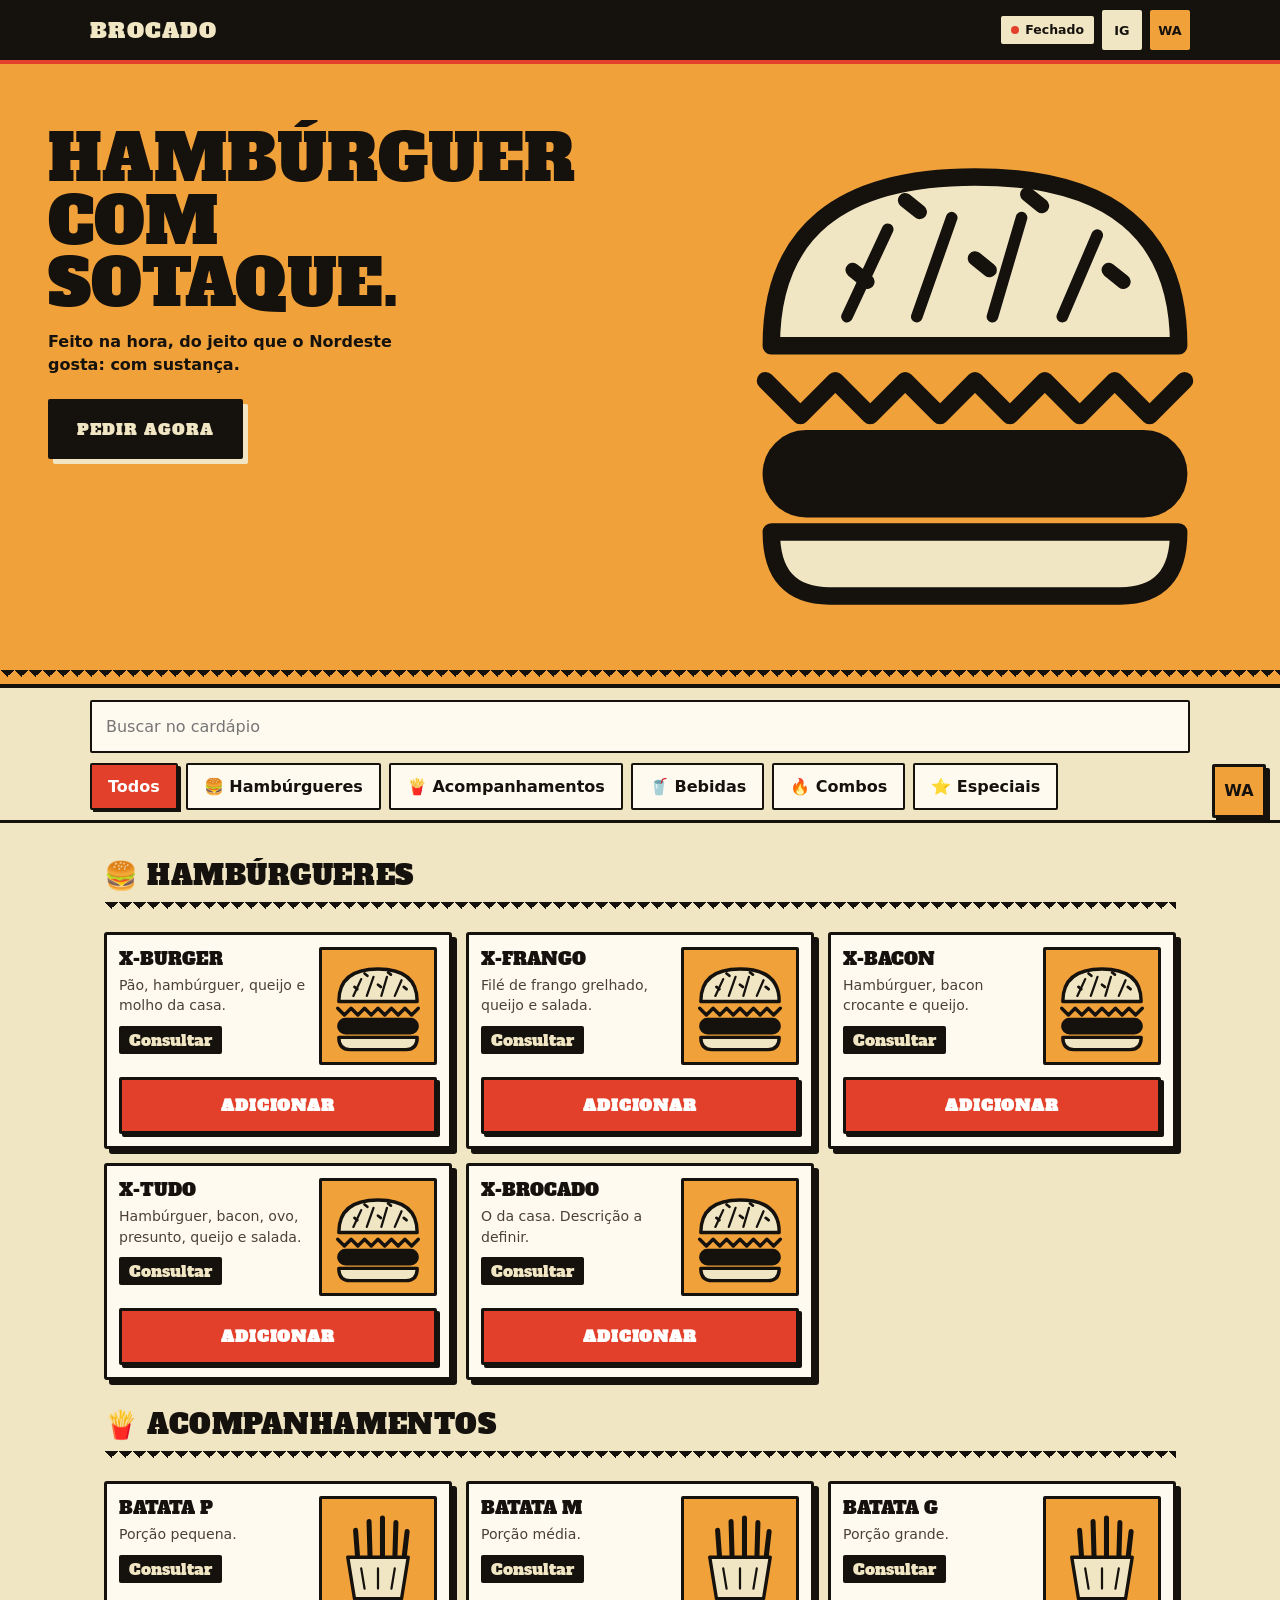
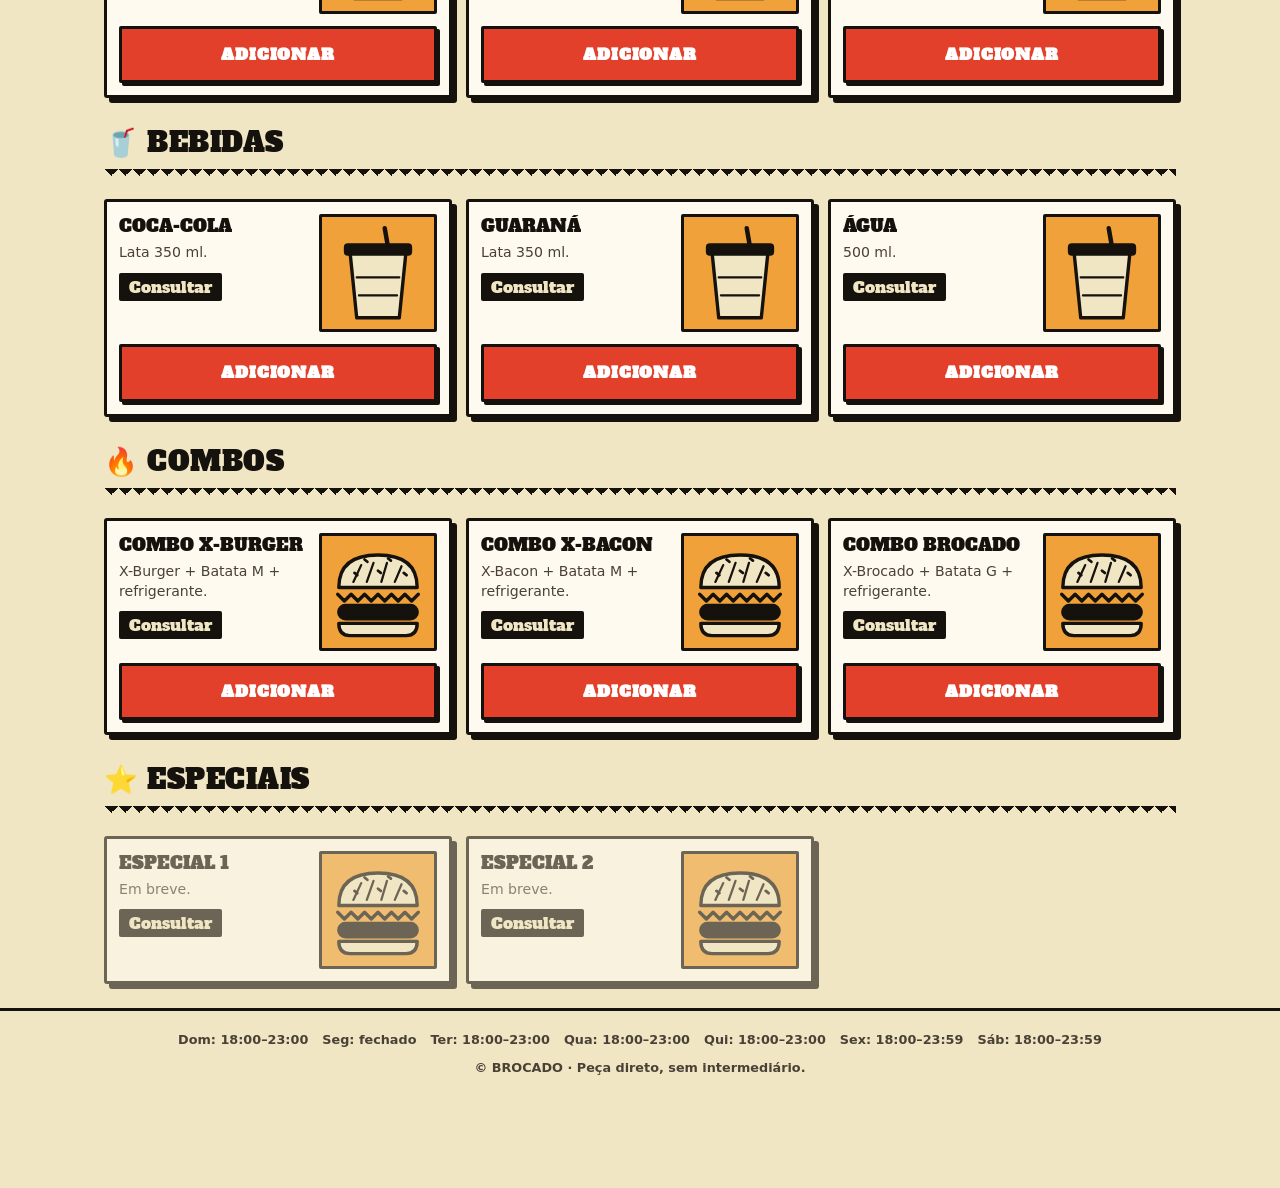
==== index.html @ 5708ff46 "images/banner.jpg" ====
<!DOCTYPE html>
<html lang="pt-BR">
<head>
<meta charset="UTF-8">
<meta name="viewport" content="width=device-width, initial-scale=1">
<meta name="theme-color" content="#1b2fa3">
<title>BROCADO — Hamburgueria</title>
<meta name="description" content="Cardápio online da BROCADO. Peça pelo WhatsApp.">
<link rel="preconnect" href="https://fonts.googleapis.com">
<link rel="preconnect" href="https://fonts.gstatic.com" crossorigin>
<link href="https://fonts.googleapis.com/css2?family=Alfa+Slab+One&display=swap" rel="stylesheet">
<link rel="manifest" href="manifest.json">
<link rel="icon" href="icon.svg" type="image/svg+xml">
<link rel="stylesheet" href="style.css">
</head>
<body>

<header class="top">
  <a class="logo" href="#">BROCADO</a>
  <span class="status" id="status">…</span>
  <a class="icon-btn" id="btnInsta" target="_blank" rel="noopener" aria-label="Instagram">IG</a>
  <a class="icon-btn wa" id="btnWa" target="_blank" rel="noopener" aria-label="WhatsApp">WA</a>
</header>

<section class="hero">
  <div class="hero-txt">
    <h1>Hambúrguer com sotaque.</h1>
    <p>Feito na hora, do jeito que o Nordeste gosta: com sustança.</p>
    <a class="cta" href="#cardapio">PEDIR AGORA</a>
  </div>
  <!-- TROQUE: imagem do banner (coloque sua foto em images/banner.jpg) -->
  <img class="hero-img" src="images/banner.jpg" alt="Hambúrguer BROCADO" onerror="this.onerror=null;this.src=XILO('hamb',1);this.style.objectFit='contain'">
</section>

<main id="cardapio">
  <div class="tools">
    <input id="busca" type="search" placeholder="Buscar no cardápio" aria-label="Buscar produtos">
    <nav class="cats" id="cats"></nav>
  </div>
  <div id="lista"></div>
</main>

<footer class="foot"><div class="hrs" id="horarios"></div>© BROCADO · Peça direto, sem intermediário.</footer>

<a class="wa-float" id="waFloat" target="_blank" rel="noopener" aria-label="Falar no WhatsApp">WA</a>
<button class="cart-bar" id="cartBar" hidden><span id="cartQtd">0</span> Ver carrinho <b id="cartTotalBar"></b></button>

<div class="toast" id="toast" role="status"></div>

<!-- Adicionais -->
<div class="sheet-wrap" id="extraWrap" hidden>
  <div class="sheet" role="dialog" aria-label="Adicionais">
    <div class="sheet-head"><h2 id="extraTitulo">Adicionais</h2><button class="x" data-close aria-label="Fechar">✕</button></div>
    <div id="extraLista"></div>
    <button class="cta full" id="extraOk">Adicionar ao carrinho</button>
  </div>
</div>

<!-- Carrinho -->
<div class="sheet-wrap" id="cartWrap" hidden>
  <div class="sheet tall" role="dialog" aria-label="Carrinho">
    <div class="sheet-head"><h2>Seu pedido</h2><button class="x" data-close aria-label="Fechar">✕</button></div>
    <div id="itens"></div>

    <div class="seg" id="tipoSeg">
      <label><input type="radio" name="tipo" value="entrega" checked><span>Entrega</span></label>
      <label><input type="radio" name="tipo" value="retirada"><span>Retirada</span></label>
    </div>

    <div id="blocoEntrega">
      <label class="f">Bairro<select id="bairro"></select></label>
      <label class="f">Endereço (rua, número, referência)<textarea id="endereco" rows="2"></textarea></label>
    </div>

    <label class="f">Nome<input id="nome" type="text" autocomplete="name"></label>
    <label class="f">Seu WhatsApp (com DDD)<input id="tel" type="tel" inputmode="tel" autocomplete="tel" placeholder="99 99999-9999"></label>
    <label class="f">Pagamento
      <select id="pagto"><option value="">Selecione</option></select>
    </label>
    <label class="f" id="blocoTroco" hidden>Troco para quanto?<input id="troco" type="text" inputmode="decimal"></label>
    <label class="f">Observações<textarea id="obs" rows="2" placeholder="Ex.: sem cebola, ponto da carne…"></textarea></label>

    <div class="cupom">
      <input id="cupom" type="text" placeholder="Cupom" autocapitalize="characters">
      <button id="cupomBtn" type="button">Aplicar</button>
    </div>

    <dl class="resumo">
      <div><dt>Subtotal</dt><dd id="rSub"></dd></div>
      <div id="rDescL"><dt>Desconto</dt><dd id="rDesc"></dd></div>
      <div><dt>Entrega</dt><dd id="rEnt"></dd></div>
      <div class="tot"><dt>Total</dt><dd id="rTot"></dd></div>
    </dl>
    <p class="erro" id="erro"></p>
    <button class="cta full" id="finalizar">FINALIZAR PEDIDO</button>
  </div>
</div>

<script src="script.js"></script>
</body>
</html>
---- style.css ----
/* BROCADO — paleta: azul azulejo, pimenta, papel, tinta */
:root{
  --azul:#1b2fa3; --azul2:#12206f; --pimenta:#ff4d2e; --papel:#f3f2ee; --branco:#fff;
  --tinta:#141726; --cinza:#6b6f80; --linha:#dcdad2; --verde:#1f9d55;
  --fd:'Bricolage Grotesque',system-ui,sans-serif; --fb:system-ui,-apple-system,'Segoe UI',Roboto,sans-serif;
}
*{box-sizing:border-box;margin:0}
html{scroll-behavior:smooth;scroll-padding-top:120px}
body{font-family:var(--fb);background:var(--papel);color:var(--tinta);line-height:1.45;padding-bottom:90px;-webkit-tap-highlight-color:transparent}
button,input,select,textarea{font:inherit;color:inherit}
a{color:inherit;text-decoration:none}
[hidden]{display:none!important}
:focus-visible{outline:3px solid var(--pimenta);outline-offset:2px}

/* cabeçalho */
.top{position:sticky;top:0;z-index:20;display:flex;align-items:center;gap:8px;padding:10px 14px;background:var(--azul2);color:#fff}
.logo{font:800 1.35rem var(--fd);letter-spacing:.02em;margin-right:auto}
.status{font-size:.78rem;font-weight:600;padding:5px 10px;border-radius:99px;background:#ffffff1f}
.status.on::before,.status.off::before{content:"";display:inline-block;width:8px;height:8px;border-radius:50%;margin-right:6px}
.status.on::before{background:#4be08a}.status.off::before{background:var(--pimenta)}
.icon-btn{width:40px;height:40px;border-radius:12px;display:grid;place-items:center;font:700 .8rem var(--fb);background:#ffffff1f}
.icon-btn.wa{background:var(--verde)}

/* banner */
.hero{background:var(--azul);color:#fff;display:grid;gap:0;overflow:hidden}
.hero-txt{padding:32px 20px 24px}
.hero h1{font:800 clamp(2.2rem,9vw,4rem)/1 var(--fd);letter-spacing:-.02em;max-width:12ch}
.hero p{margin:14px 0 22px;opacity:.85;max-width:34ch}
.hero-img{width:100%;height:230px;object-fit:cover;display:block}
.hero-img.ph{display:grid;place-items:center;font-size:6rem;background:var(--azul2)}
.cta{display:inline-block;background:var(--pimenta);color:#fff;border:0;font:800 1rem var(--fd);letter-spacing:.04em;padding:16px 26px;border-radius:14px;cursor:pointer;transition:transform .15s}
.cta:active{transform:scale(.97)}
.cta.full{width:100%;text-align:center;margin-top:14px}

/* busca e categorias */
.tools{position:sticky;top:60px;z-index:15;background:var(--papel);padding:12px 14px 8px;border-bottom:1px solid var(--linha)}
#busca{width:100%;padding:13px 14px;border:1.5px solid var(--linha);border-radius:12px;background:#fff}
.cats{display:flex;gap:8px;overflow-x:auto;padding:10px 0 2px;scrollbar-width:none}
.cats::-webkit-scrollbar{display:none}
.chip{flex:none;border:1.5px solid var(--tinta);background:transparent;padding:10px 16px;border-radius:99px;font-weight:600;cursor:pointer}
.chip.on{background:var(--tinta);color:#fff}

/* produtos */
#lista{padding:8px 14px 24px;max-width:1100px;margin:0 auto}
.sec h2{font:800 1.7rem var(--fd);margin:26px 0 12px}
.grid{display:grid;gap:14px}
.card{display:grid;grid-template-columns:1fr 118px;gap:12px;background:#fff;border-radius:18px;padding:12px;border:1px solid var(--linha)}
.card h3{font:700 1.08rem var(--fd)}
.card p{color:var(--cinza);font-size:.88rem;margin:4px 0 10px}
.preco{font:800 1.1rem var(--fd);color:var(--azul)}
.card .ft{width:118px;height:118px;border-radius:14px;object-fit:cover;background:var(--papel);display:grid;place-items:center;font-size:2.6rem}
.add{grid-column:1/-1;background:var(--tinta);color:#fff;border:0;border-radius:12px;padding:14px;font-weight:700;cursor:pointer}
.add:active{background:var(--azul)}
.vazio{padding:40px 0;text-align:center;color:var(--cinza)}
.em-breve{opacity:.6}

/* flutuantes */
.wa-float{position:fixed;right:14px;bottom:82px;width:54px;height:54px;border-radius:50%;background:var(--verde);color:#fff;display:grid;place-items:center;font-weight:800;box-shadow:0 6px 18px #0004;z-index:25}
.cart-bar{position:fixed;left:12px;right:12px;bottom:12px;z-index:26;display:flex;align-items:center;gap:10px;justify-content:center;background:var(--pimenta);color:#fff;border:0;border-radius:16px;padding:16px;font:800 1rem var(--fd);cursor:pointer;box-shadow:0 8px 24px #0005}
.cart-bar span{background:#fff;color:var(--pimenta);min-width:26px;height:26px;border-radius:13px;display:grid;place-items:center;font-size:.85rem}
.cart-bar b{margin-left:auto}
.cart-bar.bump{animation:bump .3s}
@keyframes bump{50%{transform:scale(1.04)}}
.toast{position:fixed;left:50%;bottom:90px;transform:translate(-50%,20px);background:var(--tinta);color:#fff;padding:12px 18px;border-radius:12px;opacity:0;pointer-events:none;transition:.25s;z-index:40;font-size:.9rem;white-space:nowrap}
.toast.show{opacity:1;transform:translate(-50%,0)}

/* sheets */
.sheet-wrap{position:fixed;inset:0;background:#0009;z-index:50;display:flex;align-items:flex-end;justify-content:center}
.sheet{background:var(--papel);width:100%;max-width:560px;max-height:92vh;overflow-y:auto;border-radius:24px 24px 0 0;padding:18px 16px 24px;animation:up .25s ease-out}
@keyframes up{from{transform:translateY(40px);opacity:.5}}
.sheet-head{display:flex;align-items:center;justify-content:space-between;margin-bottom:12px}
.sheet-head h2{font:800 1.4rem var(--fd)}
.x{width:42px;height:42px;border-radius:12px;border:0;background:var(--linha);font-size:1rem;cursor:pointer}
.linha{display:flex;align-items:center;gap:10px;padding:12px 0;border-bottom:1px solid var(--linha)}
.linha .n{flex:1}.linha small{display:block;color:var(--cinza)}
.qtd{display:flex;align-items:center;gap:4px}
.qtd button{width:40px;height:40px;border-radius:12px;border:1.5px solid var(--tinta);background:#fff;font-size:1.2rem;cursor:pointer}
.qtd span{min-width:24px;text-align:center;font-weight:700}
.extra{display:flex;align-items:center;gap:12px;padding:14px 0;border-bottom:1px solid var(--linha)}
.extra input{width:22px;height:22px;accent-color:var(--azul)}
.extra span:first-of-type{flex:1}
.seg{display:flex;gap:8px;margin:16px 0 4px}
.seg label{flex:1}.seg input{position:absolute;opacity:0}
.seg span{display:block;text-align:center;padding:14px;border:1.5px solid var(--tinta);border-radius:12px;font-weight:700;cursor:pointer}
.seg input:checked+span{background:var(--tinta);color:#fff}
.seg input:focus-visible+span{outline:3px solid var(--pimenta)}
.f{display:block;font-size:.85rem;font-weight:600;margin-top:12px}
.f input,.f select,.f textarea{display:block;width:100%;margin-top:5px;padding:13px;border:1.5px solid var(--linha);border-radius:12px;background:#fff;font-weight:400;font-size:1rem}
.cupom{display:flex;gap:8px;margin-top:14px}
.cupom input{flex:1;padding:13px;border:1.5px solid var(--linha);border-radius:12px;background:#fff;text-transform:uppercase}
.cupom button{padding:0 18px;border:0;border-radius:12px;background:var(--azul);color:#fff;font-weight:700;cursor:pointer}
.resumo{margin-top:16px;background:#fff;border-radius:14px;padding:12px 14px}
.resumo div{display:flex;justify-content:space-between;padding:4px 0}
.resumo .tot{border-top:1px solid var(--linha);margin-top:6px;padding-top:10px;font:800 1.2rem var(--fd)}
.resumo dd{margin:0}
.erro{color:#c62828;font-weight:600;margin-top:10px;min-height:1px}
.foot{text-align:center;color:var(--cinza);font-size:.8rem;padding:20px 14px}

@media(min-width:720px){
  .hero{grid-template-columns:1.1fr 1fr;align-items:stretch}
  .hero-txt{padding:64px 48px}.hero-img{height:100%;min-height:380px}
  .grid{grid-template-columns:repeat(2,1fr)}
  .sheet-wrap{align-items:center}.sheet{border-radius:24px}
  .top,.tools{padding-left:max(14px,calc(50% - 550px));padding-right:max(14px,calc(50% - 550px))}
  .cart-bar{left:auto;right:84px;width:320px}
}
@media(min-width:1000px){.grid{grid-template-columns:repeat(3,1fr)}}
@media(prefers-reduced-motion:reduce){*{animation:none!important;transition:none!important}html{scroll-behavior:auto}}

.hrs{display:flex;flex-wrap:wrap;gap:4px 14px;justify-content:center;margin-bottom:10px}

/* ===== ESTILO CORDEL / XILOGRAVURA =====
   tinta preta, papel colorido, bordas grossas, sombra dura, serrilhado */
:root{--azul:#15110d;--azul2:#15110d;--papel:#f1e6c4;--pimenta:#e2402a;--tinta:#15110d;--linha:#15110d;--cinza:#4a4136;--fd:'Alfa Slab One',Georgia,serif;--zig:linear-gradient(135deg,var(--tinta) 25%,transparent 25%) -7px 0,linear-gradient(225deg,var(--tinta) 25%,transparent 25%) -7px 0}
body{background:var(--papel)}
.top{border-bottom:4px solid var(--pimenta)}
.logo{font-family:var(--fd);font-weight:400;letter-spacing:.06em;color:#f1e6c4}
.status,.icon-btn{border-radius:2px;background:#f1e6c4;color:var(--tinta)}
.icon-btn.wa{background:#f0a13a}
.hero{background:#f0a13a;color:var(--tinta);border-bottom:4px solid var(--tinta);position:relative}
.hero::after{content:"";position:absolute;left:0;right:0;bottom:0;height:14px;background:var(--zig);background-size:14px 14px}
.hero h1{font-family:var(--fd);font-weight:400;text-transform:uppercase;line-height:.98;letter-spacing:0;max-width:11ch}
.hero p{opacity:1;font-weight:600}
.hero-img{background:#f0a13a;padding:14px 14px 24px}
.hero-img.ph{background:none}
.cta{background:var(--tinta);color:#f1e6c4;border-radius:2px;font-family:var(--fd);font-weight:400;letter-spacing:.06em;box-shadow:5px 5px 0 var(--pimenta);border:3px solid var(--tinta)}
.cta:active{transform:translate(3px,3px);box-shadow:2px 2px 0 var(--pimenta)}
.hero .cta{box-shadow:5px 5px 0 #f1e6c4}
.tools{background:var(--papel);border-bottom:3px solid var(--tinta)}
#busca,.f input,.f select,.f textarea,.cupom input{border:2.5px solid var(--tinta);border-radius:2px;background:#fffaf0}
.chip{border:2.5px solid var(--tinta);border-radius:2px;font-weight:700;background:#fffaf0}
.chip.on{background:var(--pimenta);color:#fff;box-shadow:3px 3px 0 var(--tinta)}
.sec h2{font-weight:400;text-transform:uppercase;letter-spacing:.02em;margin-bottom:0}
.sec h2::after{content:"";display:block;height:14px;margin:8px 0 16px;background:var(--zig);background-size:14px 14px}
.card{background:#fffaf0;border:3px solid var(--tinta);border-radius:3px;box-shadow:5px 5px 0 var(--tinta)}
.card h3{font-weight:400;font-size:1.1rem;text-transform:uppercase}
.card .ft{border:3px solid var(--tinta);border-radius:2px;background:#f0a13a;object-fit:cover}
.preco{display:inline-block;background:var(--tinta);color:#f1e6c4;font-weight:400;padding:3px 10px;border-radius:2px;font-size:1rem}
.add{background:var(--pimenta);border:3px solid var(--tinta);border-radius:2px;font-family:var(--fd);letter-spacing:.05em;text-transform:uppercase;box-shadow:3px 3px 0 var(--tinta)}
.add:active{background:var(--pimenta);transform:translate(2px,2px);box-shadow:1px 1px 0 var(--tinta)}
.cart-bar{background:var(--pimenta);border:3px solid var(--tinta);border-radius:2px;box-shadow:5px 5px 0 var(--tinta);font-weight:400;text-transform:uppercase}
.cart-bar span{background:var(--tinta);color:#f1e6c4;border-radius:2px}
.wa-float{background:#f0a13a;color:var(--tinta);border:3px solid var(--tinta);border-radius:2px;box-shadow:4px 4px 0 var(--tinta)}
.toast{border-radius:2px;background:var(--tinta);border:2px solid #f1e6c4}
.sheet{background:var(--papel);border-radius:0;border-top:5px solid var(--tinta)}
.sheet-head h2{font-weight:400;text-transform:uppercase}
.x{border-radius:2px;border:2.5px solid var(--tinta);background:#fffaf0}
.qtd button{border:2.5px solid var(--tinta);border-radius:2px;background:#fffaf0}
.seg span{border:2.5px solid var(--tinta);border-radius:2px;background:#fffaf0}
.seg input:checked+span{background:var(--pimenta);color:#fff;box-shadow:3px 3px 0 var(--tinta)}
.cupom button{border-radius:2px;background:var(--tinta);color:#f1e6c4}
.resumo{background:#fffaf0;border:3px solid var(--tinta);border-radius:2px}
.resumo .tot{font-weight:400;border-top:2px dashed var(--tinta)}
.linha{border-bottom:2px dashed var(--tinta)}.extra{border-bottom:2px dashed var(--tinta)}
.foot{border-top:3px solid var(--tinta);font-weight:600}
@media(min-width:720px){.sheet{border-radius:0;border:4px solid var(--tinta);box-shadow:8px 8px 0 var(--tinta)}}
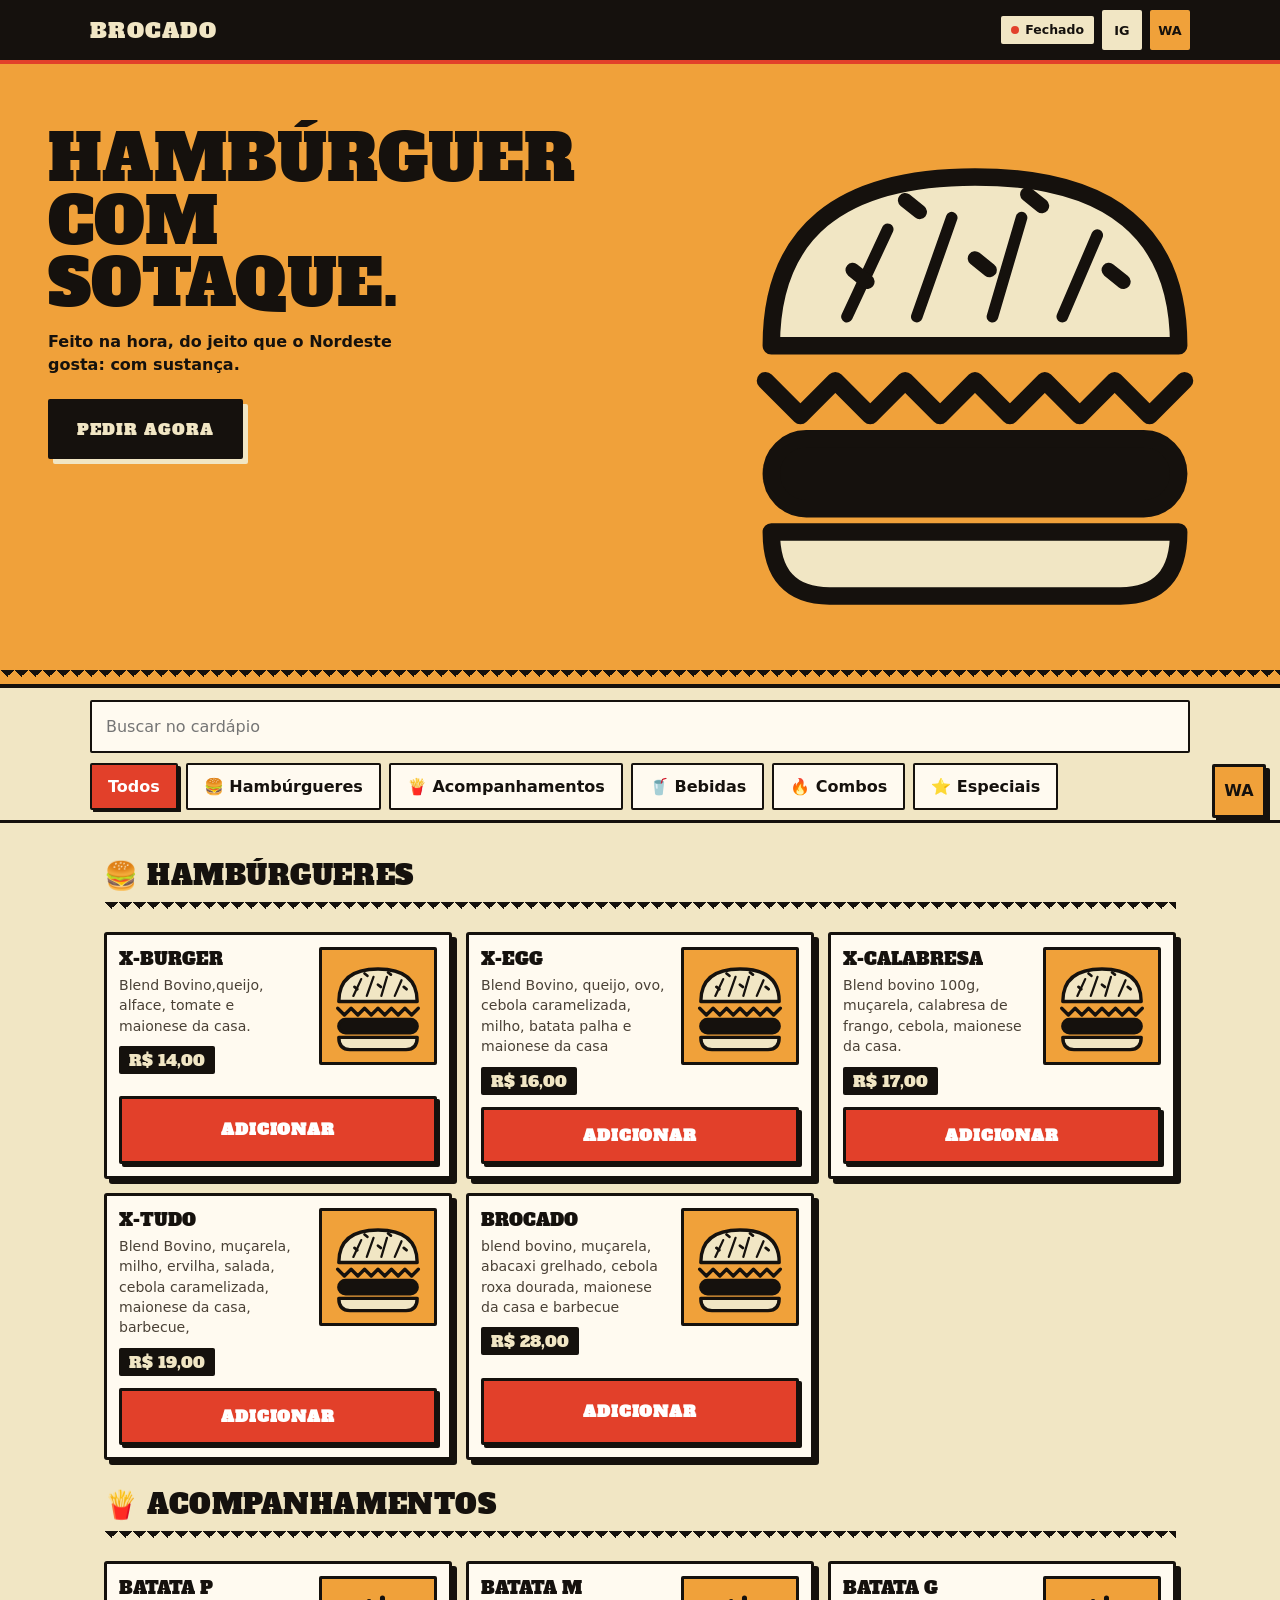
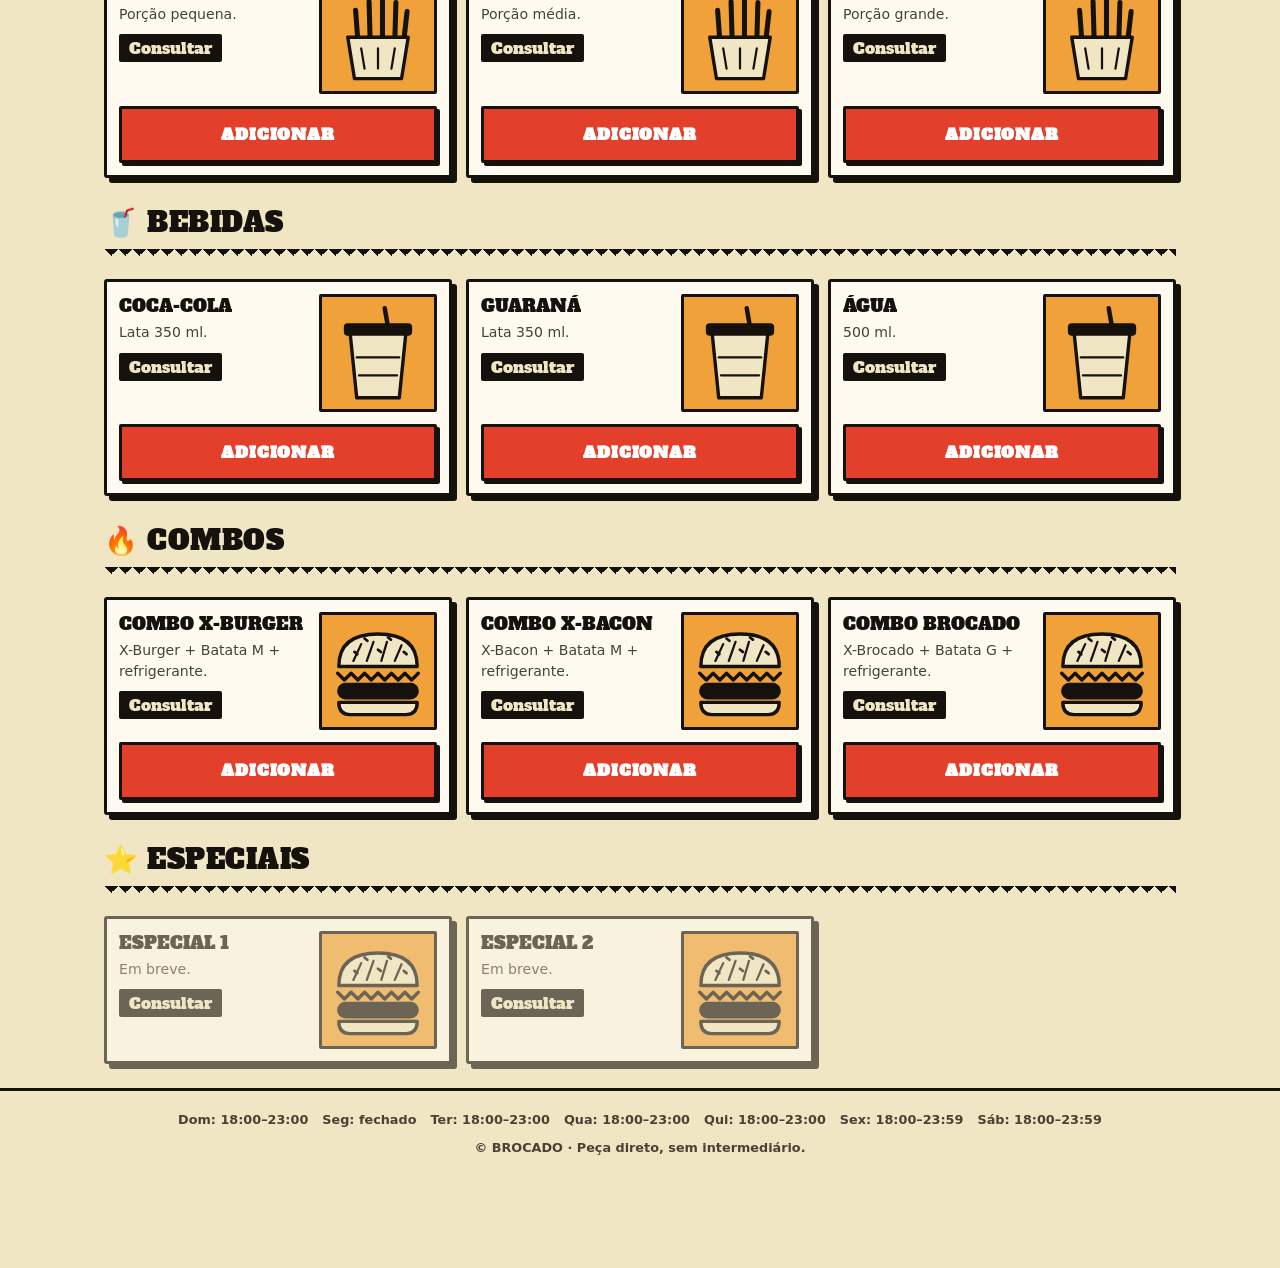
==== commit 06fb1640: "Update index.html" ====
--- a/index.html
+++ b/index.html
@@ -4,7 +4,7 @@
 <meta charset="UTF-8">
 <meta name="viewport" content="width=device-width, initial-scale=1">
 <meta name="theme-color" content="#1b2fa3">
-<title>BROCADO — Hamburgueria</title>
+<title>SERTÃO GRILL — Hamburgueria</title>
 <meta name="description" content="Cardápio online da BROCADO. Peça pelo WhatsApp.">
 <link rel="preconnect" href="https://fonts.googleapis.com">
 <link rel="preconnect" href="https://fonts.gstatic.com" crossorigin>
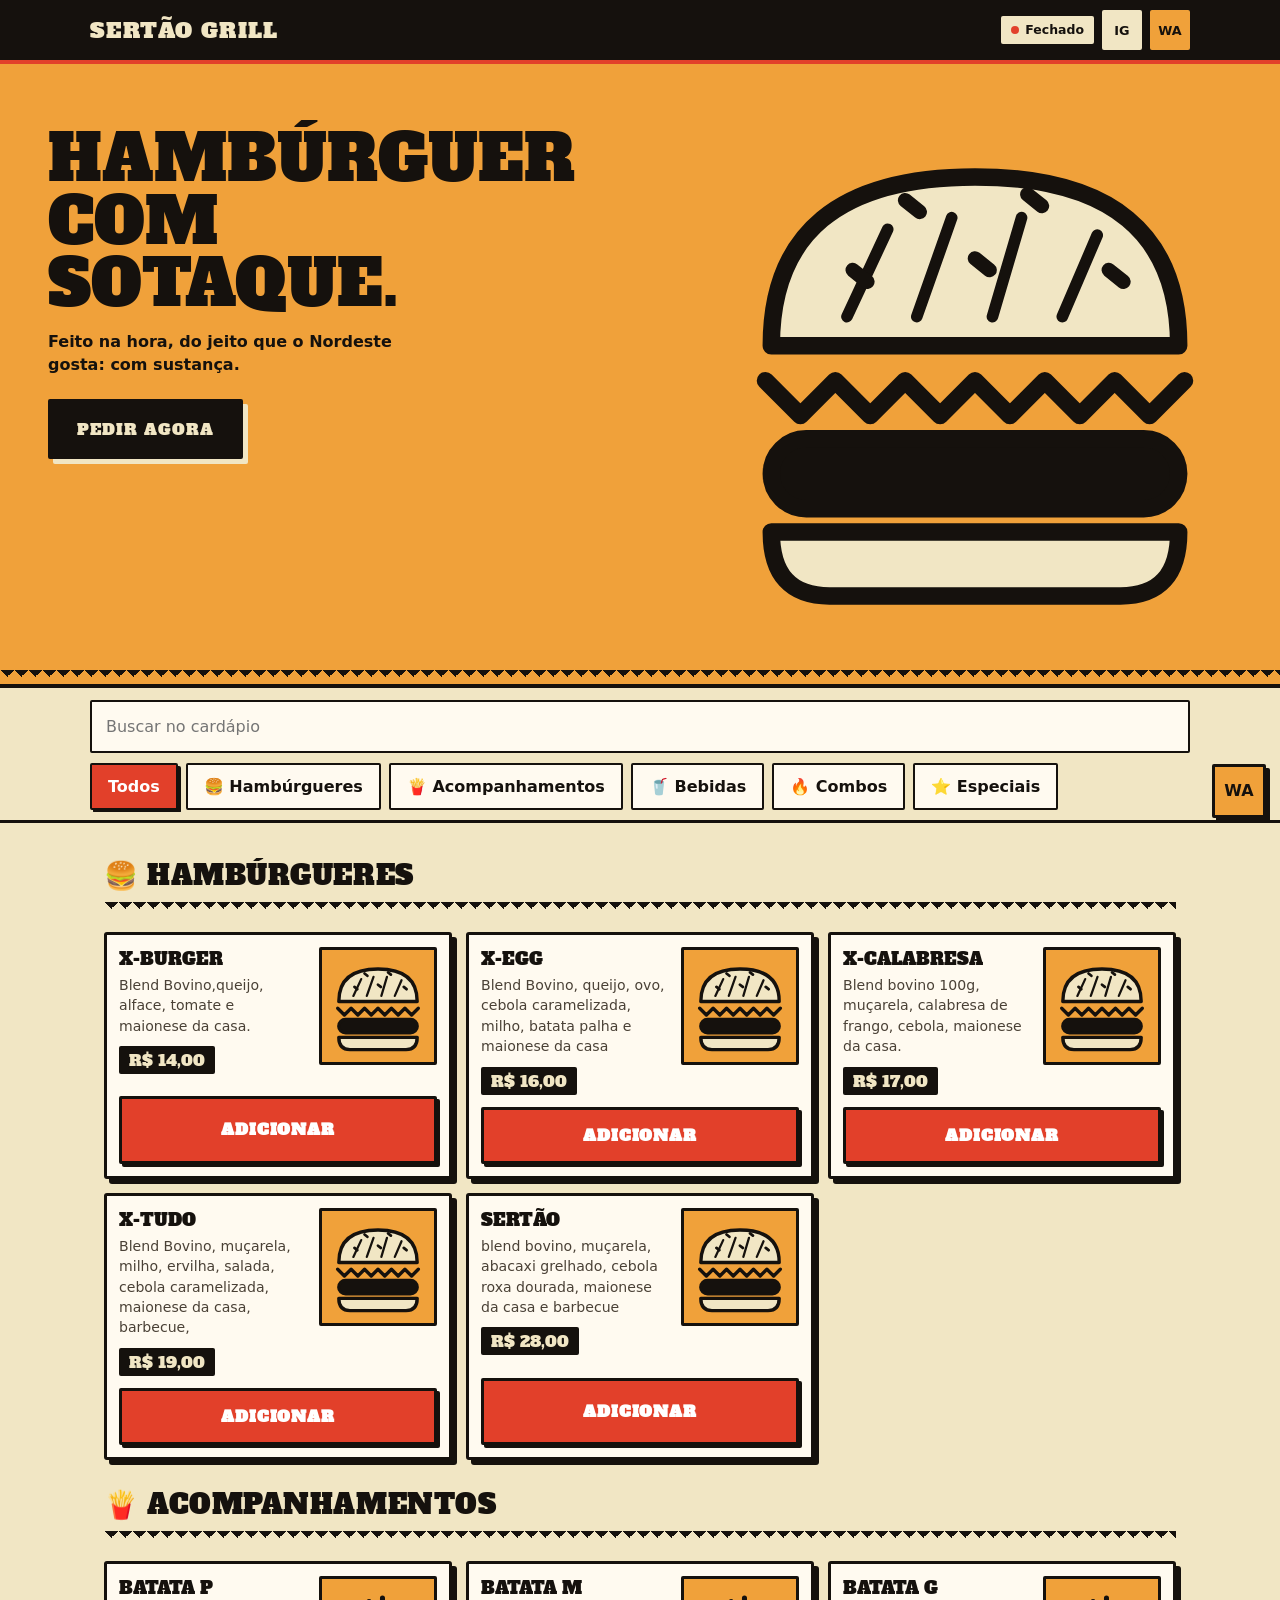
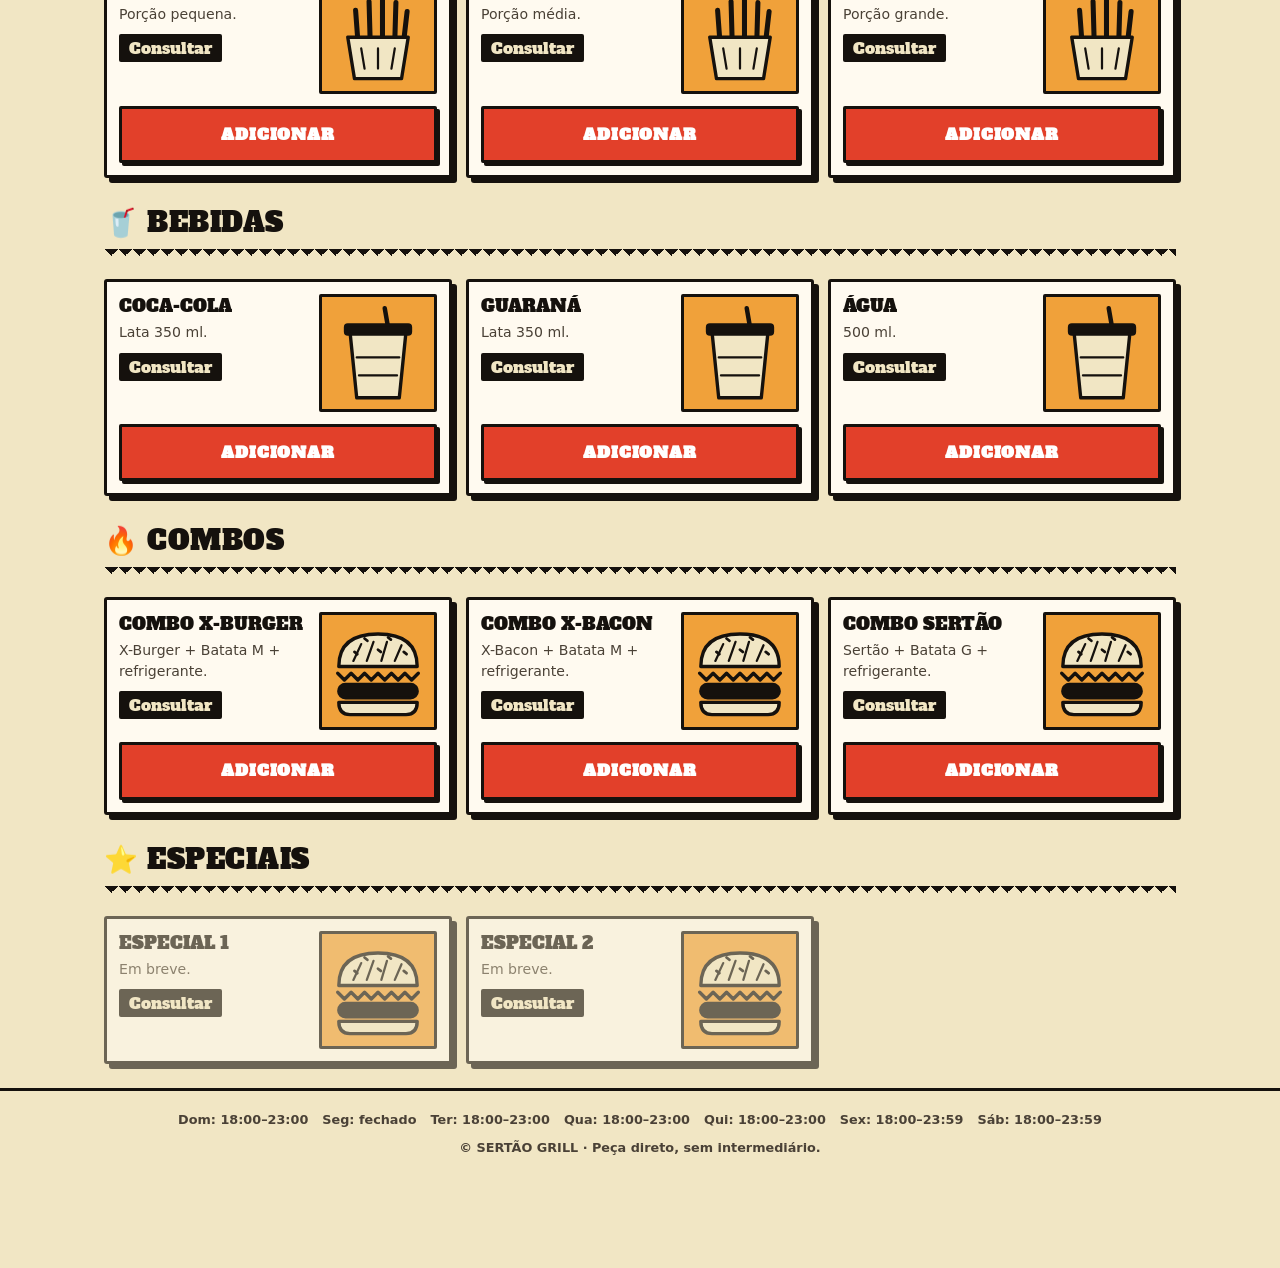
==== commit 4deb63a3: "Add files via upload" ====
--- a/index.html
+++ b/index.html
@@ -5,7 +5,7 @@
 <meta name="viewport" content="width=device-width, initial-scale=1">
 <meta name="theme-color" content="#1b2fa3">
 <title>SERTÃO GRILL — Hamburgueria</title>
-<meta name="description" content="Cardápio online da BROCADO. Peça pelo WhatsApp.">
+<meta name="description" content="Cardápio online da SERTÃO GRILL. Peça pelo WhatsApp.">
 <link rel="preconnect" href="https://fonts.googleapis.com">
 <link rel="preconnect" href="https://fonts.gstatic.com" crossorigin>
 <link href="https://fonts.googleapis.com/css2?family=Alfa+Slab+One&display=swap" rel="stylesheet">
@@ -16,7 +16,7 @@
 <body>
 
 <header class="top">
-  <a class="logo" href="#">BROCADO</a>
+  <a class="logo" href="#">SERTÃO GRILL</a>
   <span class="status" id="status">…</span>
   <a class="icon-btn" id="btnInsta" target="_blank" rel="noopener" aria-label="Instagram">IG</a>
   <a class="icon-btn wa" id="btnWa" target="_blank" rel="noopener" aria-label="WhatsApp">WA</a>
@@ -29,7 +29,7 @@
     <a class="cta" href="#cardapio">PEDIR AGORA</a>
   </div>
   <!-- TROQUE: imagem do banner (coloque sua foto em images/banner.jpg) -->
-  <img class="hero-img" src="images/banner.jpg" alt="Hambúrguer BROCADO" onerror="this.onerror=null;this.src=XILO('hamb',1);this.style.objectFit='contain'">
+  <img class="hero-img" src="images/banner.jpg" alt="Hambúrguer SERTÃO GRILL" onerror="this.onerror=null;this.src=XILO('hamb',1);this.style.objectFit='contain'">
 </section>
 
 <main id="cardapio">
@@ -40,7 +40,7 @@
   <div id="lista"></div>
 </main>
 
-<footer class="foot"><div class="hrs" id="horarios"></div>© BROCADO · Peça direto, sem intermediário.</footer>
+<footer class="foot"><div class="hrs" id="horarios"></div>© SERTÃO GRILL · Peça direto, sem intermediário.</footer>
 
 <a class="wa-float" id="waFloat" target="_blank" rel="noopener" aria-label="Falar no WhatsApp">WA</a>
 <button class="cart-bar" id="cartBar" hidden><span id="cartQtd">0</span> Ver carrinho <b id="cartTotalBar"></b></button>
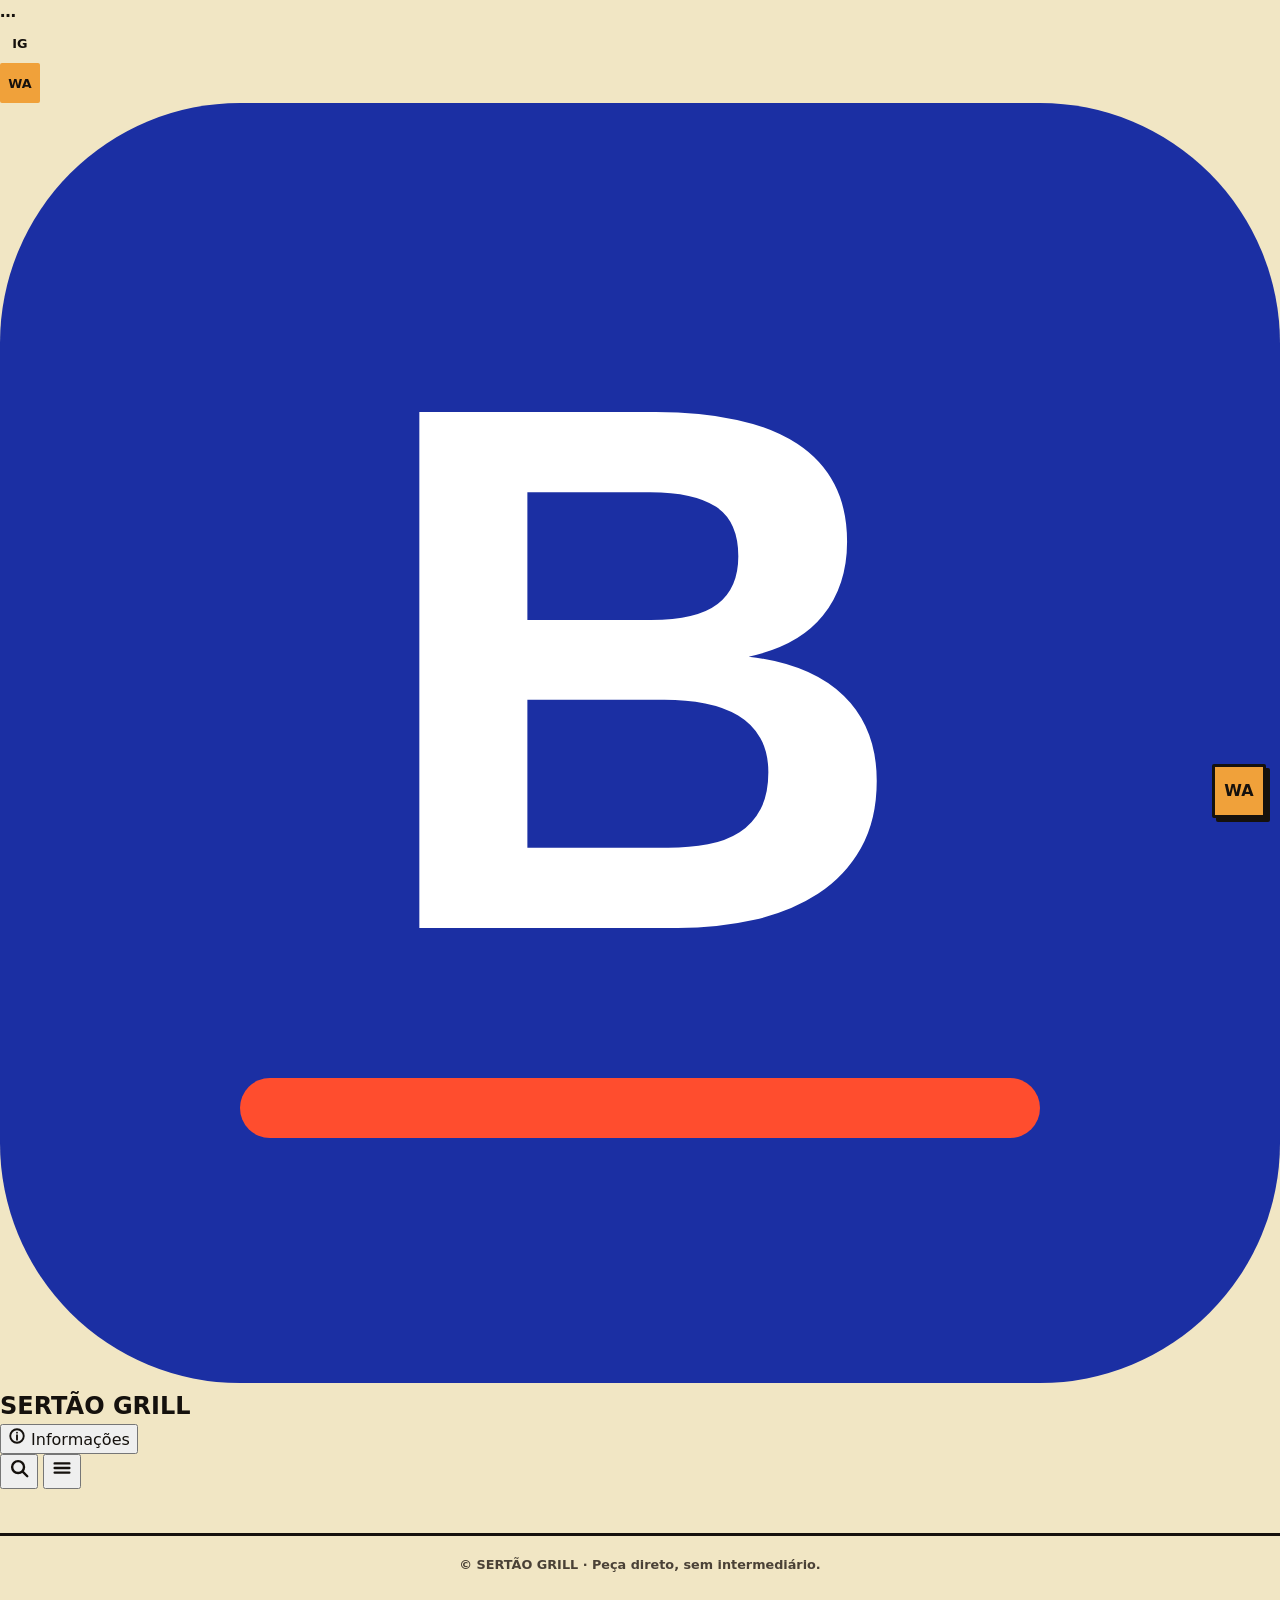
==== commit 8aed4352: "Add files via upload" ====
--- a/index.html
+++ b/index.html
@@ -3,7 +3,7 @@
 <head>
 <meta charset="UTF-8">
 <meta name="viewport" content="width=device-width, initial-scale=1">
-<meta name="theme-color" content="#1b2fa3">
+<meta name="theme-color" content="#15110d">
 <title>SERTÃO GRILL — Hamburgueria</title>
 <meta name="description" content="Cardápio online da SERTÃO GRILL. Peça pelo WhatsApp.">
 <link rel="preconnect" href="https://fonts.googleapis.com">
@@ -15,37 +15,67 @@
 </head>
 <body>
 
-<header class="top">
-  <a class="logo" href="#">SERTÃO GRILL</a>
-  <span class="status" id="status">…</span>
-  <a class="icon-btn" id="btnInsta" target="_blank" rel="noopener" aria-label="Instagram">IG</a>
-  <a class="icon-btn wa" id="btnWa" target="_blank" rel="noopener" aria-label="WhatsApp">WA</a>
-</header>
-
-<section class="hero">
-  <div class="hero-txt">
-    <h1>Hambúrguer com sotaque.</h1>
-    <p>Feito na hora, do jeito que o Nordeste gosta: com sustança.</p>
-    <a class="cta" href="#cardapio">PEDIR AGORA</a>
+<!-- TROQUE (opcional): foto de capa em images/capa.jpg e logo em images/logo.png -->
+<section class="store">
+  <div class="cover">
+    <div class="status-box" id="statusBox"><span class="dot"></span><b id="statusTxt">…</b><small id="statusSub"></small></div>
+    <div class="cover-actions">
+      <a class="icon-btn" id="btnInsta" target="_blank" rel="noopener" aria-label="Instagram">IG</a>
+      <a class="icon-btn wa" id="btnWa" target="_blank" rel="noopener" aria-label="WhatsApp">WA</a>
+    </div>
+    <div class="logo-box"><img src="images/logo.png" alt="Logo SERTÃO GRILL" onerror="this.onerror=null;this.src='icon.svg'"></div>
   </div>
-  <!-- TROQUE: imagem do banner (coloque sua foto em images/banner.jpg) -->
-  <img class="hero-img" src="images/banner.jpg" alt="Hambúrguer SERTÃO GRILL" onerror="this.onerror=null;this.src=XILO('hamb',1);this.style.objectFit='contain'">
+  <div class="store-info">
+    <h1 class="store-name" id="storeName">SERTÃO GRILL</h1>
+    <div class="store-meta" id="storeMeta"></div>
+    <button class="info-btn" id="btnInfo" type="button">
+      <svg width="18" height="18" viewBox="0 0 24 24" fill="none" stroke="currentColor" stroke-width="2.5" stroke-linecap="round" aria-hidden="true"><circle cx="12" cy="12" r="9"/><path d="M12 11v6M12 7.5v.01"/></svg>
+      Informações
+    </button>
+  </div>
 </section>
 
-<main id="cardapio">
-  <div class="tools">
-    <input id="busca" type="search" placeholder="Buscar no cardápio" aria-label="Buscar produtos">
+<div class="tabbar">
+  <div class="tabbar-in">
+    <button class="sq" id="btnBusca" type="button" aria-label="Buscar">
+      <svg width="22" height="22" viewBox="0 0 24 24" fill="none" stroke="currentColor" stroke-width="2.6" stroke-linecap="round" aria-hidden="true"><circle cx="11" cy="11" r="6.5"/><path d="M16 16l5 5"/></svg>
+    </button>
+    <button class="sq" id="btnMenu" type="button" aria-label="Categorias">
+      <svg width="22" height="22" viewBox="0 0 24 24" fill="none" stroke="currentColor" stroke-width="2.6" stroke-linecap="round" aria-hidden="true"><path d="M4 7h16M4 12h16M4 17h16"/></svg>
+    </button>
     <nav class="cats" id="cats"></nav>
   </div>
+  <div class="searchrow" id="buscaRow" hidden>
+    <input id="busca" type="search" placeholder="Buscar no cardápio" aria-label="Buscar produtos">
+  </div>
+</div>
+
+<main id="cardapio">
   <div id="lista"></div>
 </main>
 
-<footer class="foot"><div class="hrs" id="horarios"></div>© SERTÃO GRILL · Peça direto, sem intermediário.</footer>
+<footer class="foot">© SERTÃO GRILL · Peça direto, sem intermediário.</footer>
 
 <a class="wa-float" id="waFloat" target="_blank" rel="noopener" aria-label="Falar no WhatsApp">WA</a>
 <button class="cart-bar" id="cartBar" hidden><span id="cartQtd">0</span> Ver carrinho <b id="cartTotalBar"></b></button>
 
 <div class="toast" id="toast" role="status"></div>
+
+<!-- Informações da loja -->
+<div class="sheet-wrap" id="infoWrap" hidden>
+  <div class="sheet" role="dialog" aria-label="Informações">
+    <div class="sheet-head"><h2>Informações</h2><button class="x" data-close aria-label="Fechar">✕</button></div>
+    <div class="info" id="infoBody"></div>
+  </div>
+</div>
+
+<!-- Categorias -->
+<div class="sheet-wrap" id="catWrap" hidden>
+  <div class="sheet" role="dialog" aria-label="Categorias">
+    <div class="sheet-head"><h2>Categorias</h2><button class="x" data-close aria-label="Fechar">✕</button></div>
+    <div id="catLista"></div>
+  </div>
+</div>
 
 <!-- Adicionais -->
 <div class="sheet-wrap" id="extraWrap" hidden>
